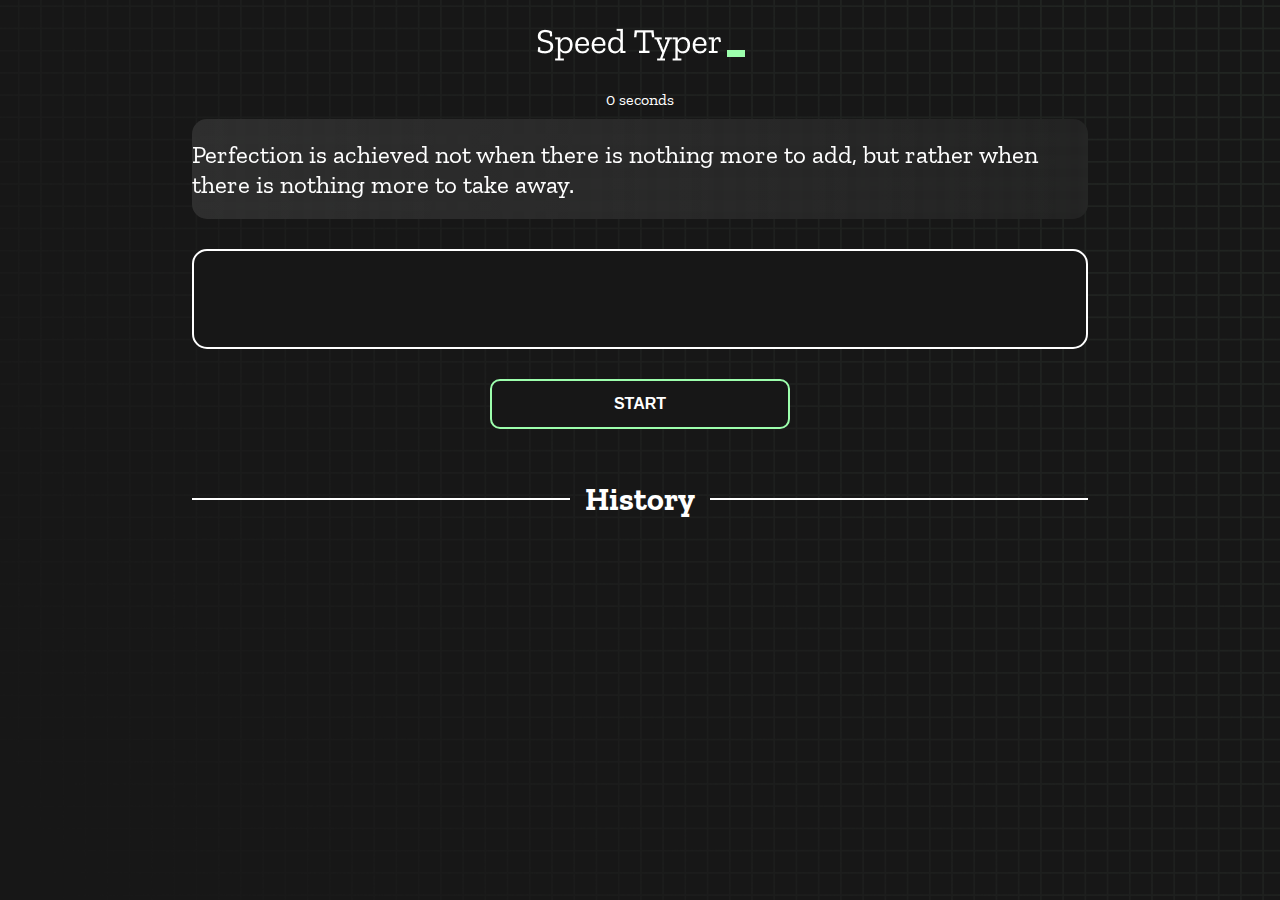
==== index.html @ 6b14c06e "Initial commit" ====
<!DOCTYPE html>
<html lang="en">
  <head>
    <meta charset="UTF-8" />
    <meta http-equiv="X-UA-Compatible" content="IE=edge" />
    <meta name="viewport" content="width=device-width, initial-scale=1.0" />
    <title>Speed Monster</title>
    <link rel="stylesheet" href="styles.css" />
    <link rel="preconnect" href="https://fonts.googleapis.com" />
    <link rel="preconnect" href="https://fonts.gstatic.com" crossorigin />
    <link
      href="https://fonts.googleapis.com/css2?family=Zilla+Slab:wght@300;400;500&display=swap"
      rel="stylesheet"
    />
  </head>
  <body>
    <h1 class="title"><img src="./logo.png" /></h1>
    <div id="show-time">0 seconds</div>

    <div class="box-container">
      <div id="question"></div>

      <div id="display" class="inactive"></div>

      <div class="buttons">
        <button id="starts">START</button>
      </div>

      <div class="divider-container">
        <div class="line"></div>
        <h1 class="title2">History</h1>
        <div class="line"></div>
      </div>
      <div id="histories"></div>
    </div>

    <div id="countdown"></div>
    <div id="modal-background" class="hidden"></div>
    <div id="result" class="hidden"></div>

    <script src="./history.js"></script>
    <script src="./script.js"></script>
  </body>
</html>
---- styles.css ----
* {
  padding: 0;
  margin: 0;
  box-sizing: border-box;
}

body {
  background-image: url("./bg.png");
  background-size: cover;
  background-position: left top;
  font-family: "Zilla Slab", serif;
}

.box-container {
  width: 70%;
  margin: 0 auto;
}

#question {
  height: 100px;
  display: flex;
  align-items: center;
  justify-content: center;
  color: white;
  font-size: 25px;
  border-radius: 15px;
  background: rgb(255, 255, 255);
  background: linear-gradient(
    92.49deg,
    rgba(255, 255, 255, 0.1) 0.18%,
    rgba(255, 255, 255, 0.05) 99.85%
  );
  backdrop-filter: blur(5px);
  margin-bottom: 30px;
}

#display {
  height: 100px;
  display: flex;
  flex-wrap: wrap;
  align-items: center;
  padding-left: 5rem;
  color: white;
  font-size: 32px;
  background-color: #171717;
  border: 2px solid #9dffad;
  border-radius: 15px;
}

#countdown {
  position: fixed;
  height: 100vh;
  width: 100vw;
  background-color: rgba(0, 0, 0, 0.8);
  top: 0;
  left: 0;
  display: flex;
  align-items: center;
  justify-content: center;
  font-size: 3rem;
  color: white;
  display: none;
}
#result {
  position: fixed;
  top: 10%; 
  left: 10%;
  transform: translate(-50%, -50%);
  height: 250px;
  width: 400px;
  background-color: #171717;
  border-radius: 15px;
  border: 2px solid #9dffad;
  color: white;
  text-align: center;
  padding: 2rem;
}
#show-time{
  text-align: center;
  color: white;
  margin: 10px 0;
}

.green {
  color: #9dffad;
}
.red {
  color: #eb6565;
}
.bold {
  font-weight: 700;
}
.inactive {
  border: 2px solid white !important;
}
.hidden {
  display: none;
}
.title {
  text-align: center;
  color: white;
  margin: 20px 0;
}

.divider-container {
  height: 80px;
  display: flex;
  justify-content: center;
  align-items: center;
  gap: 15px;
  margin: 0 auto;
}

.line {
  height: 2px;
  background: white;
  width: 100%;
}

.title2 {
  color: white;
  display: block;
}

.buttons {
  display: flex;
  justify-content: center;
  margin: 30px 0;
}
button {
  padding: 10px 20px;
  border: none;
  font-size: 16px;
  font-weight: bold;
  width: 300px;
  height: 50px;
  color: white;
  background-color: #171717;
  border-radius: 10px;
  border: 2px solid #9dffad;
  cursor: pointer;
}

#histories {
  display: flex;
  flex-wrap: wrap;
  justify-content: space-around;
}

.card {
  width: 100%;
  height: 100%;
  padding: 50px;
  display: flex;
  justify-content: space-between;
  align-items: center;
  padding: 20px 30px;
  color: white;
  border-radius: 15px;
  background: rgb(255, 255, 255);
  background: linear-gradient(
    92.49deg,
    rgba(255, 255, 255, 0.1) 0.18%,
    rgba(255, 255, 255, 0.05) 99.85%
  );
  backdrop-filter: blur(5px);
  margin-bottom: 30px;
}

#modal-background {
  background: rgb(255, 255, 255);
  background: linear-gradient(
    92.49deg,
    rgba(255, 255, 255, 0.1) 0.18%,
    rgba(255, 255, 255, 0.05) 99.85%
  );
  backdrop-filter: blur(5px);
  height: 100vh;
  width: 100%;
  position: fixed;
  top: 0;
}

@media only screen and (max-width: 700px) {
  .box-container {
    padding: 0 20px;
    width: 100%;
  }
  .card {
    flex-direction: column;
  }
}
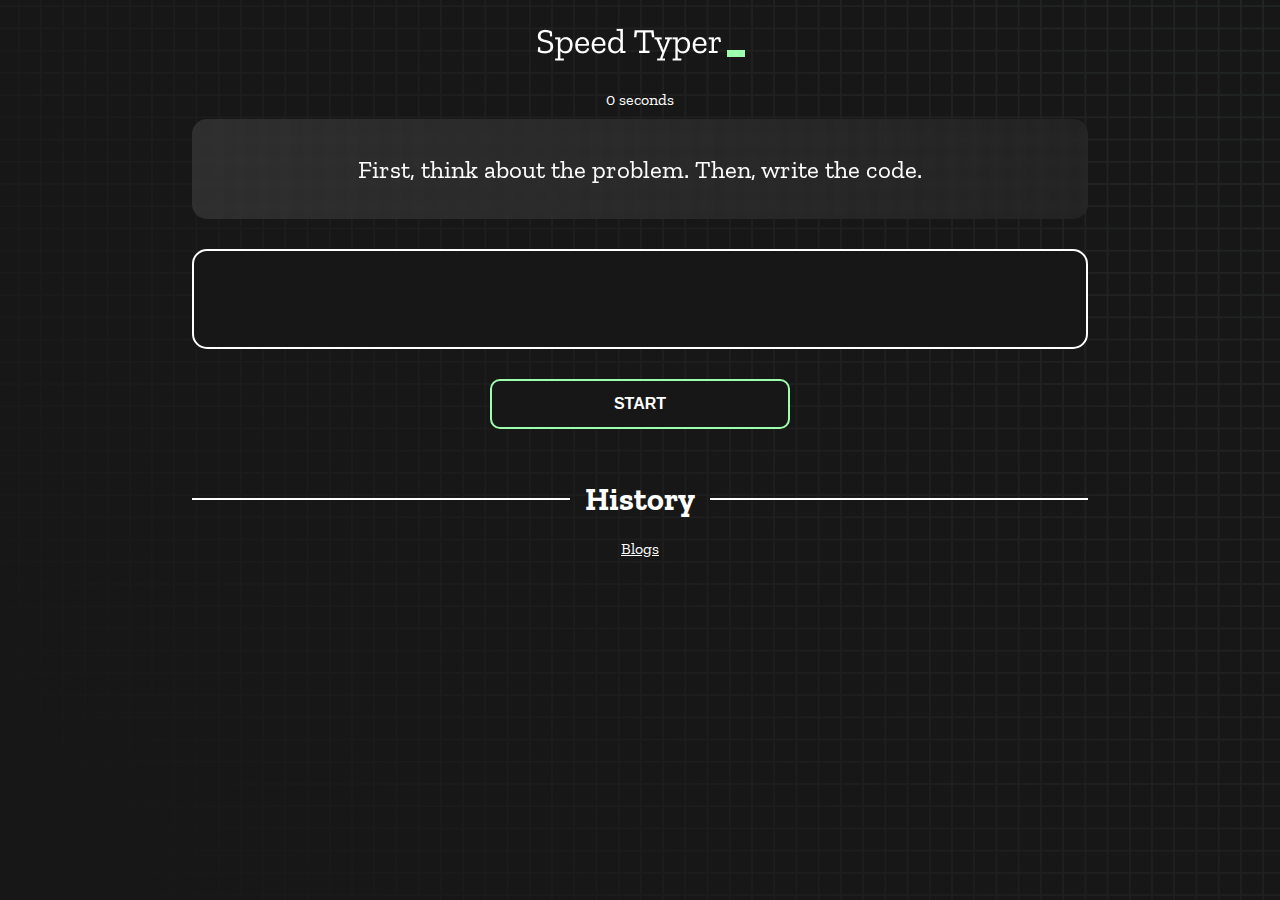
==== commit c60bf9c9: "blog page added" ====
--- a/index.html
+++ b/index.html
@@ -37,6 +37,9 @@
     <div id="countdown"></div>
     <div id="modal-background" class="hidden"></div>
     <div id="result" class="hidden"></div>
+    <div class="text-center">
+      <a href="/blog.html">Blogs</a>
+    </div>
 
     <script src="./history.js"></script>
     <script src="./script.js"></script>
--- a/styles.css
+++ b/styles.css
@@ -63,8 +63,8 @@
 }
 #result {
   position: fixed;
-  top: 10%; 
-  left: 10%;
+  top: 50%;
+  left: 50%;
   transform: translate(-50%, -50%);
   height: 250px;
   width: 400px;
@@ -75,7 +75,7 @@
   text-align: center;
   padding: 2rem;
 }
-#show-time{
+#show-time {
   text-align: center;
   color: white;
   margin: 10px 0;
@@ -144,12 +144,12 @@
 #histories {
   display: flex;
   flex-wrap: wrap;
-  justify-content: space-around;
+  justify-content: space-between;
 }
 
 .card {
-  width: 100%;
-  height: 100%;
+  width: 400px;
+  height: auto;
   padding: 50px;
   display: flex;
   justify-content: space-between;
@@ -180,6 +180,16 @@
   position: fixed;
   top: 0;
 }
+.text-center {
+  display: flex;
+  justify-content: center;
+}
+.text-center a {
+  color: #fff;
+}
+.text-center a:hover {
+  color: blue;
+}
 
 @media only screen and (max-width: 700px) {
   .box-container {
